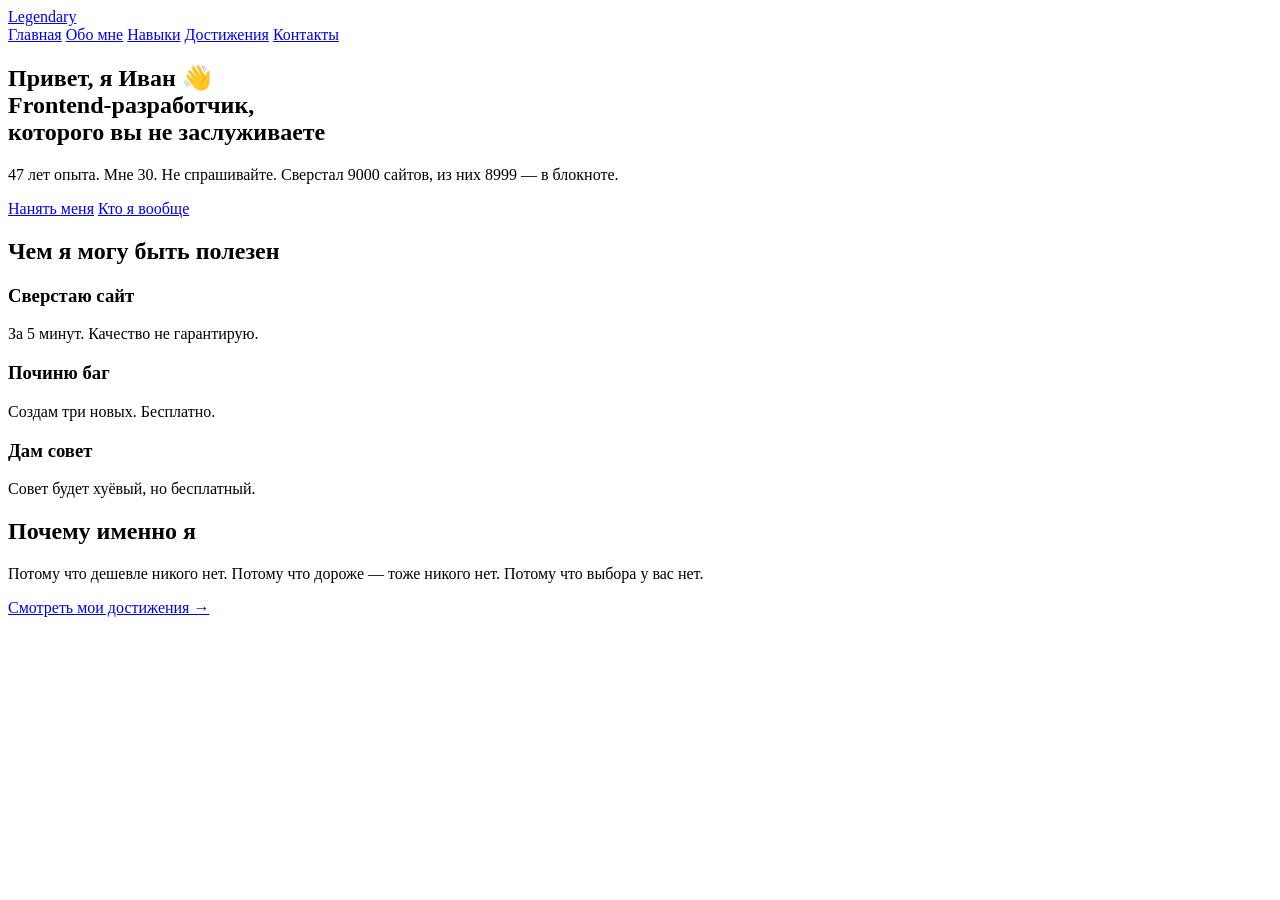
==== index.html @ b191b21e "Add initial index.html for personal website" ====
<!DOCTYPE html>
<html lang="ru">
<head>
  <meta charset="UTF-8">
  <meta name="viewport" content="width=device-width, initial-scale=1.0">
  <title>Иван — Legendary Frontend-разработчик</title>
  <link rel="stylesheet" href="style.css">
</head>
<body>

  <header class="header">
    <div class="container header__inner">
      <a href="index.html" class="logo">Legendary</a>
      <nav class="nav">
        <a href="index.html" class="active">Главная</a>
        <a href="about.html">Обо мне</a>
        <a href="skills.html">Навыки</a>
        <a href="achievements.html">Достижения</a>
        <a href="contact.html">Контакты</a>
      </nav>
    </div>
  </header>

  <section class="hero">
    <div class="container">
      <h1 class="hero__title">Привет, я Иван 👋<br>Frontend-разработчик,<br>которого вы не заслуживаете</h1>
      <p class="hero__subtitle">47 лет опыта. Мне 30. Не спрашивайте. Сверстал 9000 сайтов, из них 8999 — в блокноте.</p>
      <a href="contact.html" class="btn">Нанять меня</a>
      <a href="about.html" class="btn btn--ghost">Кто я вообще</a>
    </div>
  </section>

  <main>
    <section class="section">
      <div class="container">
        <h2>Чем я могу быть полезен</h2>
        <div class="cards">
          <article class="card">
            <h3>Сверстаю сайт</h3>
            <p>За 5 минут. Качество не гарантирую.</p>
          </article>
          <article class="card">
            <h3>Починю баг</h3>
            <p>Создам три новых. Бесплатно.</p>
          </article>
          <article class="card">
            <h3>Дам совет</h3>
            <p>Совет будет хуёвый, но бесплатный.</p>
          </article>
        </div>
      </div>
    </section>

    <section class="section section--gray">
      <div class="container">
        <h2>Почему именно я</h2>
        <p>Потому что дешевле никого нет. Потому что дороже — тоже никого нет. Потому что выбора у вас нет.</p>
        <p><a href="achievements.html">Смотреть мои достижения →</a></p>
      </div>
    </section>
  </main>

</body>
</html>
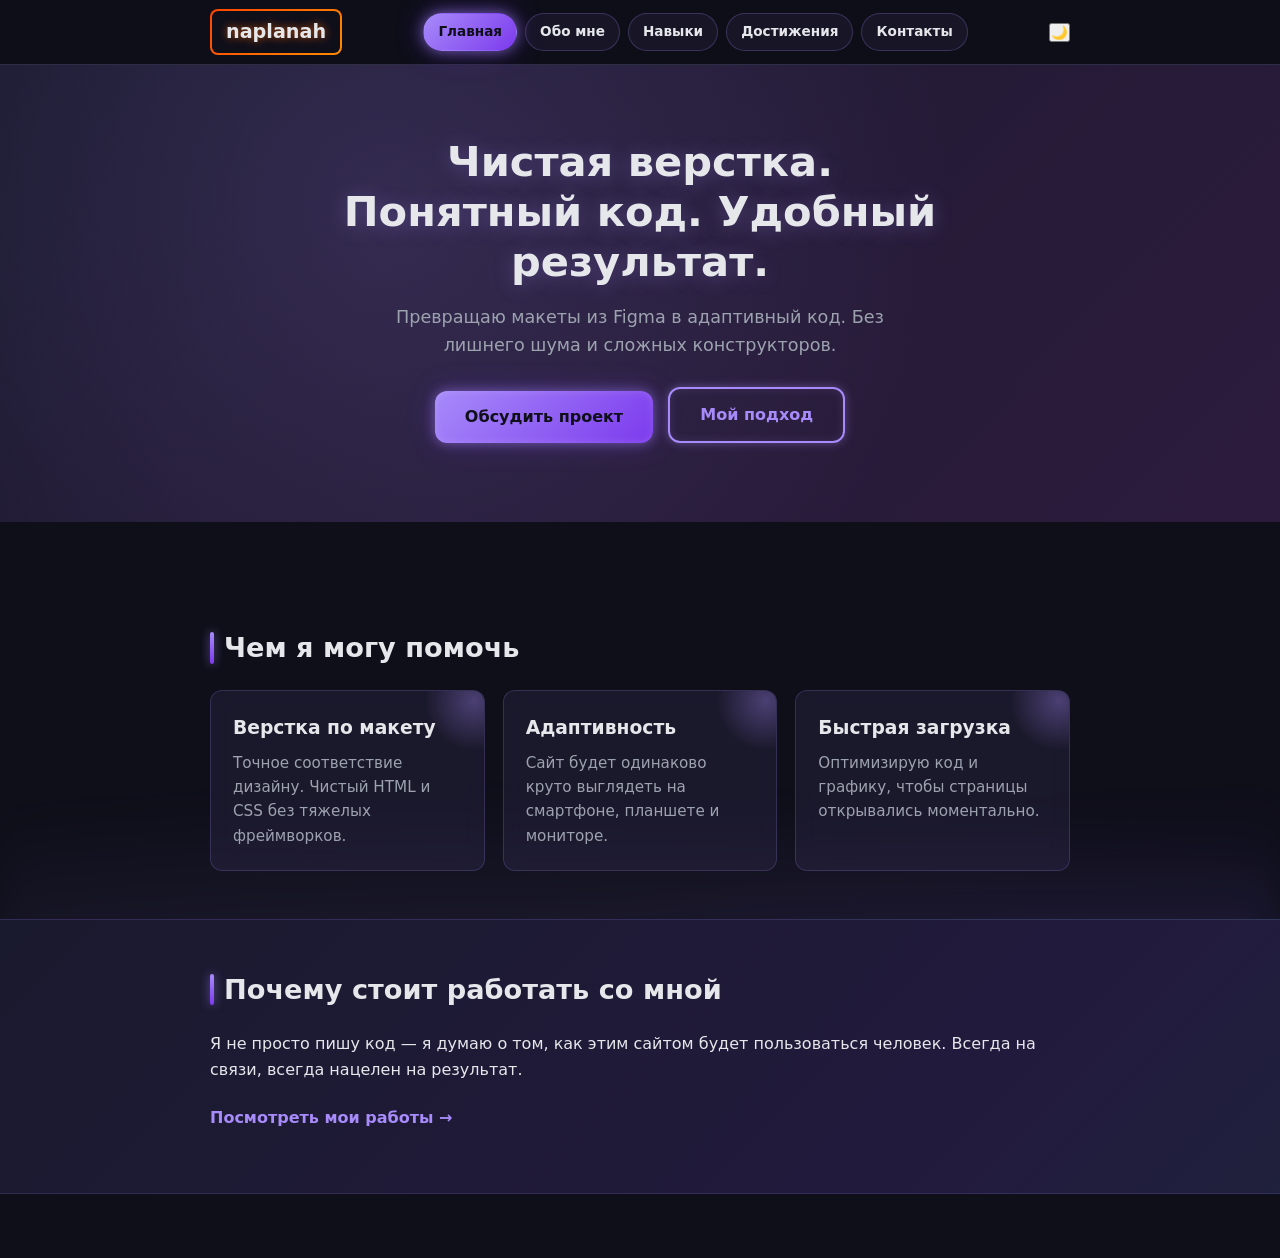
==== commit fce2e6d0: "Update index.html content and theme toggle script" ====
--- a/index.html
+++ b/index.html
@@ -3,14 +3,14 @@
 <head>
   <meta charset="UTF-8">
   <meta name="viewport" content="width=device-width, initial-scale=1.0">
-  <title>Иван — Legendary Frontend-разработчик</title>
+  <title>Иван | naplanah — Frontend-разработчик</title>
   <link rel="stylesheet" href="style.css">
 </head>
 <body>
 
   <header class="header">
     <div class="container header__inner">
-      <a href="index.html" class="logo">Legendary</a>
+      <a href="index.html" class="logo">naplanah</a>
       <nav class="nav">
         <a href="index.html" class="active">Главная</a>
         <a href="about.html">Обо мне</a>
@@ -18,34 +18,35 @@
         <a href="achievements.html">Достижения</a>
         <a href="contact.html">Контакты</a>
       </nav>
+      <button class="theme-toggle" id="theme-toggle" title="Сменить тему">🌙</button>
     </div>
   </header>
 
   <section class="hero">
     <div class="container">
-      <h1 class="hero__title">Привет, я Иван 👋<br>Frontend-разработчик,<br>которого вы не заслуживаете</h1>
-      <p class="hero__subtitle">47 лет опыта. Мне 30. Не спрашивайте. Сверстал 9000 сайтов, из них 8999 — в блокноте.</p>
-      <a href="contact.html" class="btn">Нанять меня</a>
-      <a href="about.html" class="btn btn--ghost">Кто я вообще</a>
+      <h1 class="hero__title">Чистая верстка.<br>Понятный код. Удобный результат.</h1>
+      <p class="hero__subtitle">Превращаю макеты из Figma в адаптивный код. Без лишнего шума и сложных конструкторов.</p>
+      <a href="contact.html" class="btn">Обсудить проект</a>
+      <a href="about.html" class="btn btn--ghost">Мой подход</a>
     </div>
   </section>
 
   <main>
     <section class="section">
       <div class="container">
-        <h2>Чем я могу быть полезен</h2>
+        <h2>Чем я могу помочь</h2>
         <div class="cards">
           <article class="card">
-            <h3>Сверстаю сайт</h3>
-            <p>За 5 минут. Качество не гарантирую.</p>
+            <h3>Верстка по макету</h3>
+            <p>Точное соответствие дизайну. Чистый HTML и CSS без тяжелых фреймворков.</p>
           </article>
           <article class="card">
-            <h3>Починю баг</h3>
-            <p>Создам три новых. Бесплатно.</p>
+            <h3>Адаптивность</h3>
+            <p>Сайт будет одинаково круто выглядеть на смартфоне, планшете и мониторе.</p>
           </article>
           <article class="card">
-            <h3>Дам совет</h3>
-            <p>Совет будет хуёвый, но бесплатный.</p>
+            <h3>Быстрая загрузка</h3>
+            <p>Оптимизирую код и графику, чтобы страницы открывались моментально.</p>
           </article>
         </div>
       </div>
@@ -53,12 +54,33 @@
 
     <section class="section section--gray">
       <div class="container">
-        <h2>Почему именно я</h2>
-        <p>Потому что дешевле никого нет. Потому что дороже — тоже никого нет. Потому что выбора у вас нет.</p>
-        <p><a href="achievements.html">Смотреть мои достижения →</a></p>
+        <h2>Почему стоит работать со мной</h2>
+        <p>Я не просто пишу код — я думаю о том, как этим сайтом будет пользоваться человек. Всегда на связи, всегда нацелен на результат.</p>
+        <p><a href="achievements.html">Посмотреть мои работы →</a></p>
       </div>
     </section>
   </main>
 
+  <script>
+    const toggleBtn = document.getElementById('theme-toggle');
+    const body = document.body;
+
+    const currentTheme = localStorage.getItem('theme');
+    if (currentTheme === 'light') {
+      body.classList.add('light-theme');
+      toggleBtn.textContent = '☀️';
+    }
+
+    toggleBtn.addEventListener('click', () => {
+      body.classList.toggle('light-theme');
+      if (body.classList.contains('light-theme')) {
+        toggleBtn.textContent = '☀️';
+        localStorage.setItem('theme', 'light');
+      } else {
+        toggleBtn.textContent = '🌙';
+        localStorage.setItem('theme', 'dark');
+      }
+    });
+  </script>
 </body>
 </html>
--- a/style.css
+++ b/style.css
@@ -0,0 +1,522 @@
+/* ============ СБРОС ============ */
+*,
+*::before,
+*::after {
+  box-sizing: border-box;
+  margin: 0;
+  padding: 0;
+}
+
+:root {
+  --color-primary: #a78bfa;
+  --color-bg: #0f0f1a;
+  --color-bg-alt: #1a1a2e;
+  --color-card: #1e1e30;
+  --color-text: #e5e7eb;
+  --color-muted: #9ca3af;
+  --color-border: #2d2d44;
+  --radius: 12px;
+  --font: system-ui, -apple-system, 'Segoe UI', Roboto, sans-serif;
+}
+
+html {
+  scroll-behavior: smooth;
+}
+
+body {
+  font-family: var(--font);
+  color: var(--color-text);
+  line-height: 1.6;
+  background: var(--color-bg);
+  position: relative;
+  overflow-x: hidden;
+}
+
+/* ============ ДЫМКА СНИЗУ ============ */
+body::after {
+  content: "";
+  position: fixed;
+  left: 0;
+  right: 0;
+  bottom: -100px;
+  height: 300px;
+  background:
+    radial-gradient(ellipse at 20% 100%, rgba(167, 139, 250, 0.25), transparent 60%),
+    radial-gradient(ellipse at 50% 100%, rgba(124, 58, 237, 0.2), transparent 60%),
+    radial-gradient(ellipse at 80% 100%, rgba(59, 130, 246, 0.15), transparent 60%);
+  background-size: 200% 200%;
+  animation: fog 18s ease-in-out infinite;
+  pointer-events: none;
+  z-index: 0;
+  filter: blur(20px);
+}
+
+@keyframes fog {
+  0%   { background-position: 0% 50%; transform: translateX(-30px); }
+  50%  { background-position: 100% 50%; transform: translateX(30px); }
+  100% { background-position: 0% 50%; transform: translateX(-30px); }
+}
+
+a {
+  color: var(--color-primary);
+  text-decoration: none;
+}
+
+img {
+  max-width: 100%;
+  display: block;
+}
+
+.container {
+  max-width: 900px;
+  margin: 0 auto;
+  padding: 0 20px;
+}
+
+/* ============ ШАПКА ============ */
+.header {
+  position: sticky;
+  top: 0;
+  background: rgba(15, 15, 26, 0.9);
+  backdrop-filter: blur(8px);
+  border-bottom: 1px solid var(--color-border);
+  z-index: 100;
+}
+
+.header__inner {
+  display: flex;
+  justify-content: space-between;
+  align-items: center;
+  height: 64px;
+  flex-wrap: wrap;
+  gap: 10px;
+}
+
+/* ============ ОГНЕННЫЙ ЛОГОТИП ============ */
+.logo {
+  font-weight: 700;
+  font-size: 1.2rem;
+  color: var(--color-text);
+  padding: 6px 14px;
+  border: 2px solid transparent;
+  border-radius: 8px;
+  background:
+    linear-gradient(var(--color-bg), var(--color-bg)) padding-box,
+    linear-gradient(135deg, #ff4500, #ff8c00, #ffd700, #ff4500) border-box;
+  background-size: 100% 100%, 300% 300%;
+  animation: fire 3s linear infinite;
+  text-shadow: 0 0 8px rgba(255, 100, 0, 0.7);
+}
+
+.logo:hover {
+  text-decoration: none;
+}
+
+@keyframes fire {
+  0%   { background-position: 0% 50%, 0% 50%; }
+  100% { background-position: 0% 50%, 300% 50%; }
+}
+
+/* ============ НАВИГАЦИЯ КАК КНОПКИ ============ */
+.nav {
+  display: flex;
+  gap: 8px;
+  flex-wrap: wrap;
+}
+
+.nav a {
+  color: var(--color-text);
+  font-size: 0.85rem;
+  font-weight: 600;
+  padding: 7px 14px;
+  border-radius: 999px;
+  border: 1px solid rgba(167, 139, 250, 0.25);
+  background: rgba(167, 139, 250, 0.06);
+  transition: all 0.25s;
+  white-space: nowrap;
+}
+
+.nav a:hover {
+  color: var(--color-primary);
+  border-color: rgba(167, 139, 250, 0.7);
+  background: rgba(167, 139, 250, 0.15);
+  box-shadow: 0 0 14px rgba(167, 139, 250, 0.35);
+  text-decoration: none;
+}
+
+.nav a.active {
+  color: #0f0f1a;
+  font-weight: 700;
+  background: linear-gradient(135deg, #a78bfa, #7c3aed);
+  border-color: transparent;
+  box-shadow:
+    0 0 14px rgba(167, 139, 250, 0.6),
+    0 0 28px rgba(124, 58, 237, 0.35);
+}
+
+/* ============ СЕКЦИИ ============ */
+main {
+  padding: 56px 0 64px;
+  position: relative;
+  z-index: 1;
+}
+
+.section {
+  padding: 48px 0;
+  position: relative;
+}
+
+.section--gray {
+  background: linear-gradient(135deg, #1a1a2e, #221a3d, #1a2e3d, #221a3d, #1a1a2e);
+  background-size: 300% 300%;
+  animation: sectionShift 15s ease infinite;
+  border-top: 1px solid rgba(167, 139, 250, 0.15);
+  border-bottom: 1px solid rgba(167, 139, 250, 0.15);
+}
+
+@keyframes sectionShift {
+  0%   { background-position: 0% 50%; }
+  50%  { background-position: 100% 50%; }
+  100% { background-position: 0% 50%; }
+}
+
+h1 {
+  font-size: clamp(1.7rem, 5vw, 2.6rem);
+  line-height: 1.2;
+  color: var(--color-text);
+  margin-bottom: 16px;
+}
+
+h2 {
+  font-size: clamp(1.3rem, 3vw, 1.7rem);
+  color: var(--color-text);
+  margin-bottom: 20px;
+  position: relative;
+  padding-left: 14px;
+}
+
+h2::before {
+  content: "";
+  position: absolute;
+  left: 0;
+  top: 6px;
+  bottom: 6px;
+  width: 4px;
+  border-radius: 999px;
+  background: linear-gradient(180deg, #a78bfa, #7c3aed);
+  box-shadow: 0 0 10px rgba(167, 139, 250, 0.6);
+}
+
+p {
+  margin-bottom: 14px;
+}
+
+/* ============ HERO ============ */
+.hero {
+  padding: 72px 0;
+  text-align: center;
+  background: linear-gradient(135deg, #1a1a2e, #2d1b3d, #1a2e3d, #2d1b3d, #1a1a2e);
+  background-size: 400% 400%;
+  animation: gradientShift 12s ease infinite;
+  position: relative;
+  overflow: hidden;
+}
+
+@keyframes gradientShift {
+  0%   { background-position: 0% 50%; }
+  50%  { background-position: 100% 50%; }
+  100% { background-position: 0% 50%; }
+}
+
+.hero::before {
+  content: "";
+  position: absolute;
+  inset: 0;
+  background: radial-gradient(circle at 30% 30%, rgba(167, 139, 250, 0.15), transparent 60%);
+  pointer-events: none;
+}
+
+.hero .container {
+  position: relative;
+  z-index: 1;
+}
+
+.hero__title {
+  margin-bottom: 16px;
+  text-shadow: 0 2px 20px rgba(167, 139, 250, 0.3);
+}
+
+.hero__subtitle {
+  font-size: 1.1rem;
+  color: var(--color-muted);
+  max-width: 560px;
+  margin: 0 auto 28px;
+}
+
+/* ============ КНОПКИ ============ */
+.btn {
+  display: inline-block;
+  padding: 13px 30px;
+  background: linear-gradient(135deg, #a78bfa, #7c3aed, #a78bfa);
+  background-size: 200% 200%;
+  animation: btnShift 4s ease infinite;
+  color: #0f0f1a;
+  border-radius: var(--radius);
+  font-weight: 700;
+  border: none;
+  font-size: 1rem;
+  cursor: pointer;
+  position: relative;
+  overflow: hidden;
+  transition: transform 0.25s;
+  box-shadow:
+    0 0 12px rgba(167, 139, 250, 0.5),
+    0 0 28px rgba(124, 58, 237, 0.3),
+    inset 0 0 8px rgba(255, 255, 255, 0.15);
+}
+
+@keyframes btnShift {
+  0%   { background-position: 0% 50%; }
+  50%  { background-position: 100% 50%; }
+  100% { background-position: 0% 50%; }
+}
+
+.btn::after {
+  content: "";
+  position: absolute;
+  top: 0;
+  left: -100%;
+  width: 60%;
+  height: 100%;
+  background: linear-gradient(120deg, transparent, rgba(255,255,255,0.55), transparent);
+  animation: shine 3s ease-in-out infinite;
+}
+
+@keyframes shine {
+  0%   { left: -100%; }
+  60%  { left: 150%; }
+  100% { left: 150%; }
+}
+
+.btn:hover {
+  text-decoration: none;
+  transform: translateY(-3px) scale(1.04);
+  box-shadow:
+    0 0 20px rgba(167, 139, 250, 0.8),
+    0 0 40px rgba(124, 58, 237, 0.5),
+    inset 0 0 10px rgba(255, 255, 255, 0.25);
+}
+
+.btn--ghost {
+  background: transparent;
+  animation: none;
+  color: var(--color-primary);
+  border: 2px solid var(--color-primary);
+  box-shadow:
+    0 0 10px rgba(167, 139, 250, 0.4),
+    inset 0 0 10px rgba(167, 139, 250, 0.15);
+}
+
+.btn--ghost::after {
+  display: none;
+}
+
+.btn--ghost:hover {
+  background: rgba(167, 139, 250, 0.12);
+  box-shadow:
+    0 0 20px rgba(167, 139, 250, 0.7),
+    inset 0 0 14px rgba(167, 139, 250, 0.3);
+}
+
+.btn + .btn {
+  margin-left: 10px;
+}
+
+/* ============ КАРТОЧКИ ============ */
+.cards {
+  display: grid;
+  grid-template-columns: repeat(auto-fit, minmax(220px, 1fr));
+  gap: 18px;
+}
+
+.card {
+  padding: 22px;
+  background: rgba(167, 139, 250, 0.08);
+  backdrop-filter: blur(10px);
+  border-radius: var(--radius);
+  border: 1px solid rgba(167, 139, 250, 0.2);
+  background-size: 200% 200%;
+  animation: cardShift 8s ease infinite;
+  transition: transform 0.25s, box-shadow 0.25s, border-color 0.25s;
+  position: relative;
+  overflow: hidden;
+}
+
+.card::before {
+  content: "";
+  position: absolute;
+  top: -40px;
+  right: -40px;
+  width: 100px;
+  height: 100px;
+  background: radial-gradient(circle, rgba(167, 139, 250, 0.35), transparent 70%);
+  pointer-events: none;
+}
+
+@keyframes cardShift {
+  0%   { background-position: 0% 50%; }
+  50%  { background-position: 100% 50%; }
+  100% { background-position: 0% 50%; }
+}
+
+.card:hover {
+  transform: translateY(-6px);
+  box-shadow:
+    0 12px 30px rgba(167, 139, 250, 0.25),
+    0 0 20px rgba(167, 139, 250, 0.2);
+  border-color: rgba(167, 139, 250, 0.6);
+}
+
+.card h3 {
+  margin-bottom: 8px;
+  color: var(--color-text);
+  position: relative;
+  z-index: 1;
+}
+
+.card p {
+  margin: 0;
+  font-size: 0.95rem;
+  color: var(--color-muted);
+  position: relative;
+  z-index: 1;
+}
+
+/* ============ ССЫЛКА В СЕКЦИИ ============ */
+.section a {
+  display: inline-block;
+  margin-top: 8px;
+  font-weight: 600;
+  border-bottom: 1px solid transparent;
+  transition: border-color 0.2s, color 0.2s;
+}
+
+.section a:hover {
+  text-decoration: none;
+  border-bottom-color: var(--color-primary);
+  color: #c4b5fd;
+}
+
+/* ============ НАВЫКИ ============ */
+.skill {
+  margin-bottom: 22px;
+}
+
+.skill__head {
+  display: flex;
+  justify-content: space-between;
+  margin-bottom: 6px;
+  font-weight: 600;
+}
+
+.skill__bar {
+  height: 10px;
+  background: #2d2d44;
+  border-radius: 999px;
+  overflow: hidden;
+  box-shadow: inset 0 0 6px rgba(0,0,0,0.5);
+}
+
+.skill__fill {
+  height: 100%;
+  background: linear-gradient(90deg, #7c3aed, #a78bfa);
+  border-radius: 999px;
+  box-shadow: 0 0 12px rgba(167, 139, 250, 0.6);
+}
+
+/* ============ СПИСОК ДОСТИЖЕНИЙ ============ */
+.trophy {
+  display: flex;
+  gap: 14px;
+  padding: 16px 0;
+  border-bottom: 1px solid var(--color-border);
+  transition: padding-left 0.2s, background 0.2s;
+  border-radius: 8px;
+}
+
+.trophy:hover {
+  padding-left: 10px;
+  background: rgba(167, 139, 250, 0.06);
+}
+
+.trophy:last-child {
+  border-bottom: none;
+}
+
+.trophy__icon {
+  font-size: 1.6rem;
+  line-height: 1;
+}
+
+.trophy__text strong {
+  display: block;
+  color: var(--color-text);
+}
+
+.trophy__text span {
+  font-size: 0.9rem;
+  color: var(--color-muted);
+}
+
+/* ============ КОНТАКТЫ ============ */
+.contact-list {
+  list-style: none;
+  display: grid;
+  gap: 12px;
+}
+
+.contact-list li {
+  padding: 14px 18px;
+  background: rgba(167, 139, 250, 0.08);
+  border-radius: var(--radius);
+  border: 1px solid rgba(167, 139, 250, 0.2);
+  transition: transform 0.2s, border-color 0.2s, box-shadow 0.2s;
+}
+
+.contact-list li:hover {
+  transform: translateX(6px);
+  border-color: rgba(167, 139, 250, 0.6);
+  box-shadow: 0 4px 16px rgba(167, 139, 250, 0.2);
+}
+
+/* ============ АДАПТИВ ============ */
+@media (max-width: 700px) {
+  .header__inner {
+    height: auto;
+    padding: 12px 0;
+    flex-direction: column;
+  }
+
+  .nav {
+    justify-content: center;
+    gap: 6px;
+  }
+
+  .nav a {
+    font-size: 0.78rem;
+    padding: 6px 11px;
+  }
+
+  .hero {
+    padding: 48px 0;
+  }
+
+  main {
+    padding: 32px 0 48px;
+  }
+
+  .btn + .btn {
+    margin-left: 0;
+    margin-top: 10px;
+  }
+  }
